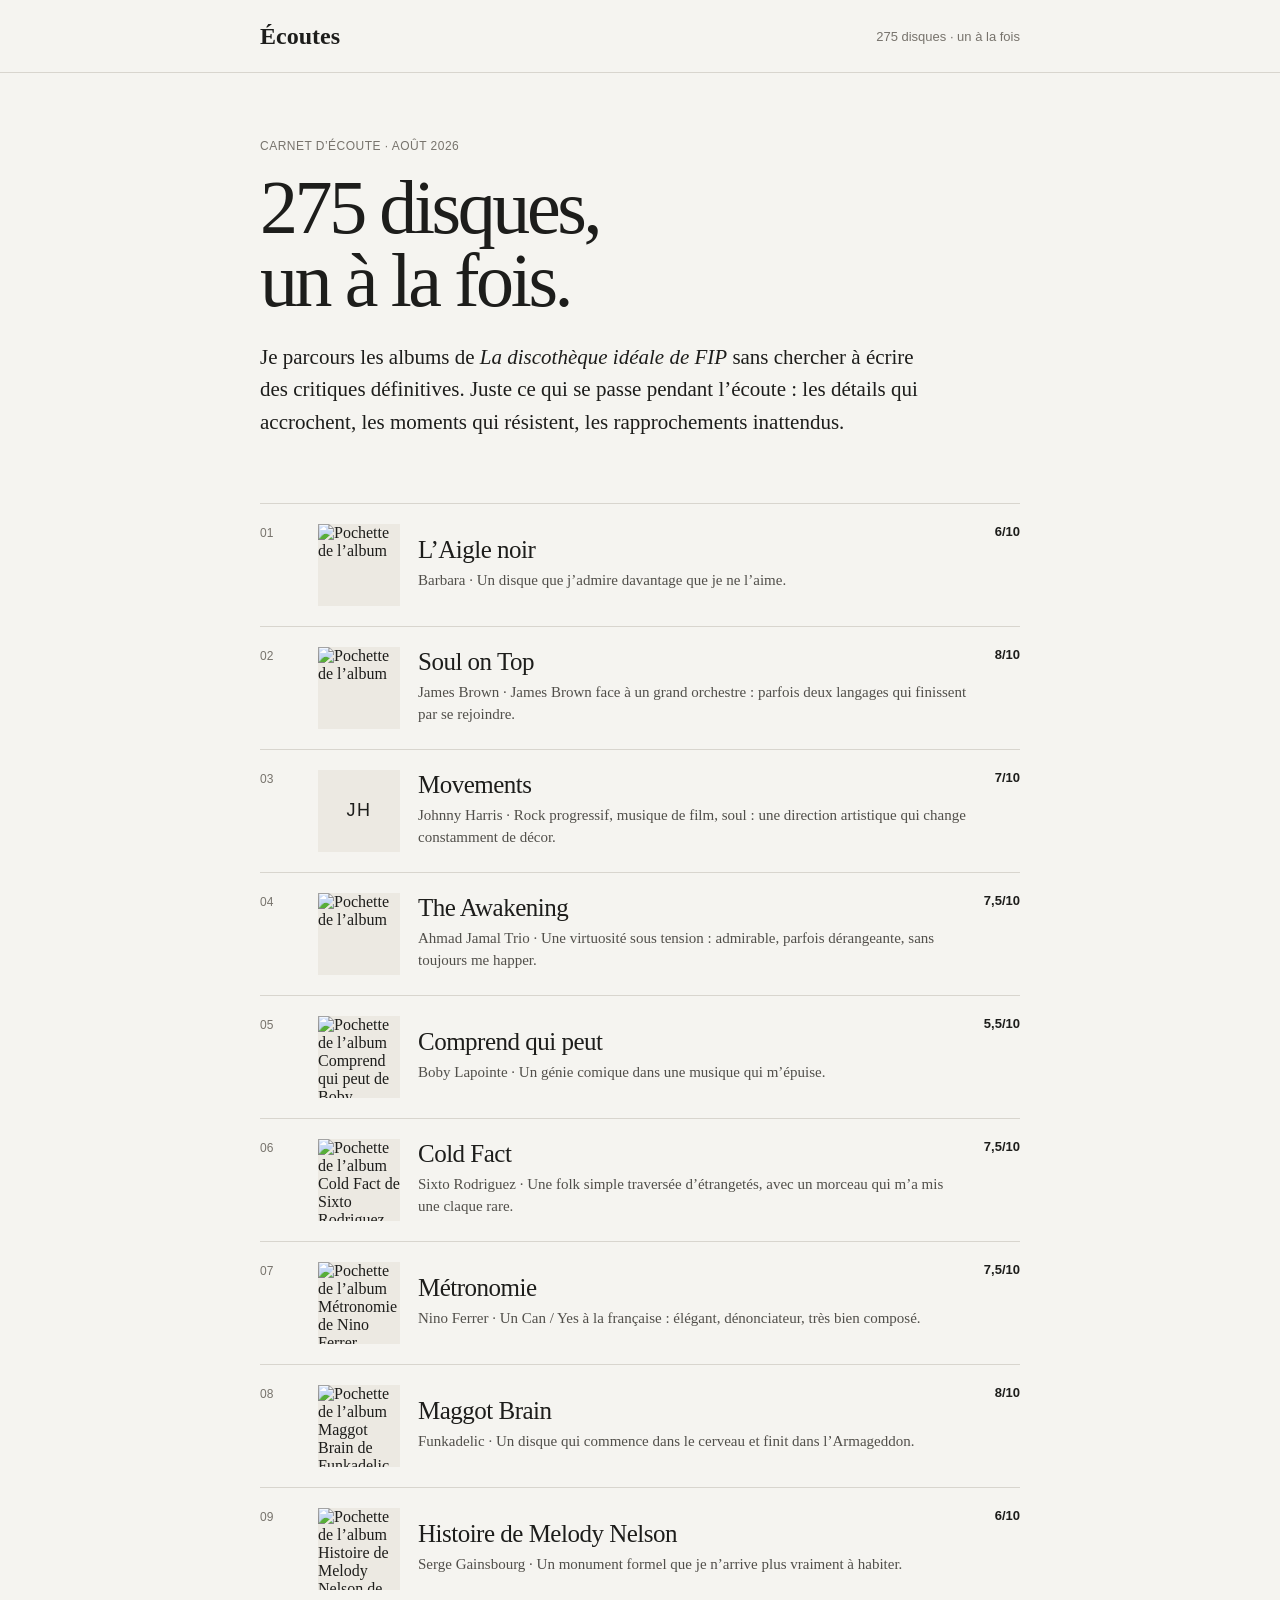
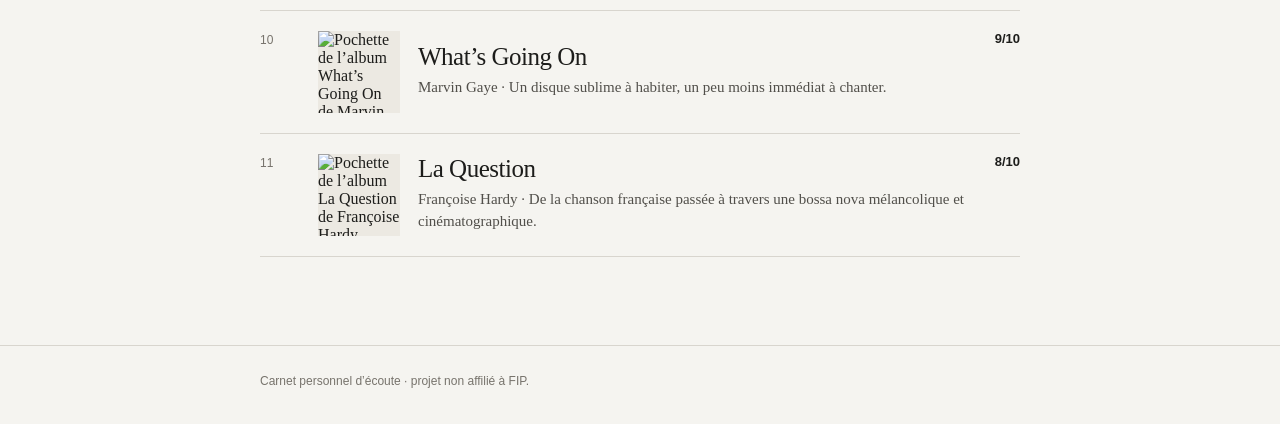
==== index.html @ a69d8e25 "Initialisation du site Ecoutes" ====
<!doctype html><html lang="fr"><head><meta charset="utf-8"><meta name="viewport" content="width=device-width, initial-scale=1"><meta name="description" content="Carnet d’écoute personnel autour de 275 albums à découvrir."><title>Écoutes — 275 disques</title><link rel="stylesheet" href="style.css"></head><body><header><div class="wrap brand"><a href="index.html">Écoutes</a><span>275 disques · un à la fois</span></div></header><main class="wrap"><div class="meta">Carnet d’écoute · août 2026</div><h1>275 disques,<br>un à la fois.</h1><p class="lede">Je parcours les albums de <em>La discothèque idéale de FIP</em> sans chercher à écrire des critiques définitives. Juste ce qui se passe pendant l’écoute : les détails qui accrochent, les moments qui résistent, les rapprochements inattendus.</p><div class="list"><div class="item"><div class="n">01</div><a class="cover-link" href="barbara-laigle-noir.html"><img class="cover" src="https://groundzero.fr/wp-content/uploads/2009/07/17040-BARBARA-LAIGLE-NOIR-LP.jpg" alt="Pochette de l’album" loading="lazy"></a><div><a href="barbara-laigle-noir.html"><h2>L’Aigle noir</h2></a><p>Barbara · Un disque que j’admire davantage que je ne l’aime.</p></div><div class="score">6/10</div></div><div class="item"><div class="n">02</div><a class="cover-link" href="james-brown-soul-on-top.html"><img class="cover" src="https://media.s-bol.com/mLwkYXPk0x9/550x536.jpg" alt="Pochette de l’album" loading="lazy"></a><div><a href="james-brown-soul-on-top.html"><h2>Soul on Top</h2></a><p>James Brown · James Brown face à un grand orchestre : parfois deux langages qui finissent par se rejoindre.</p></div><div class="score">8/10</div></div><div class="item"><div class="n">03</div><a class="cover-link" href="johnny-harris-movements.html"><div class="cover cover-fallback" aria-label="Pochette de Movements">JH</div></a><div><a href="johnny-harris-movements.html"><h2>Movements</h2></a><p>Johnny Harris · Rock progressif, musique de film, soul : une direction artistique qui change constamment de décor.</p></div><div class="score">7/10</div></div><div class="item"><div class="n">04</div><a class="cover-link" href="ahmad-jamal-the-awakening.html"><img class="cover" src="https://media1.jpc.de/image/w1155/front/0/0011105122627.jpg" alt="Pochette de l’album" loading="lazy"></a><div><a href="ahmad-jamal-the-awakening.html"><h2>The Awakening</h2></a><p>Ahmad Jamal Trio · Une virtuosité sous tension : admirable, parfois dérangeante, sans toujours me happer.</p></div><div class="score">7,5/10</div></div><div class="item"><div class="n">05</div><a class="cover-link" href="boby-lapointe-comprend-qui-peut.html"><img class="cover" src="https://img.allformusic.fr/pochette/300/51/51ffb91d-5b7a-45aa-8c7d-7c9fdd4d24cb.webp" alt="Pochette de l’album Comprend qui peut de Boby Lapointe" loading="lazy"></a><div><a href="boby-lapointe-comprend-qui-peut.html"><h2>Comprend qui peut</h2></a><p>Boby Lapointe · Un génie comique dans une musique qui m’épuise.</p></div><div class="score">5,5/10</div></div><div class="item"><div class="n">06</div><a class="cover-link" href="sixto-rodriguez-cold-fact.html"><img class="cover" src="https://www.czestochowaonline.pl/wp-content/uploads/2013/11/artfront3.jpg" alt="Pochette de l’album Cold Fact de Sixto Rodriguez" loading="lazy"></a><div><a href="sixto-rodriguez-cold-fact.html"><h2>Cold Fact</h2></a><p>Sixto Rodriguez · Une folk simple traversée d’étrangetés, avec un morceau qui m’a mis une claque rare.</p></div><div class="score">7,5/10</div></div><div class="item"><div class="n">07</div><a class="cover-link" href="nino-ferrer-metronomie.html"><img class="cover" src="https://assets.bigcartel.com/product_images/312334893/NinoFerrer_Metronomie.jpg?auto=format&fit=max&w=2000" alt="Pochette de l’album Métronomie de Nino Ferrer" loading="lazy"></a><div><a href="nino-ferrer-metronomie.html"><h2>Métronomie</h2></a><p>Nino Ferrer · Un Can / Yes à la française : élégant, dénonciateur, très bien composé.</p></div><div class="score">7,5/10</div></div><div class="item"><div class="n">08</div><a class="cover-link" href="funkadelic-maggot-brain.html"><img class="cover" src="https://happyvalleyshop.com/cdn/shop/products/funkadelic-maggot-brain-vinyl-559302_480x.jpg?v=1645472771" alt="Pochette de l’album Maggot Brain de Funkadelic" loading="lazy"></a><div><a href="funkadelic-maggot-brain.html"><h2>Maggot Brain</h2></a><p>Funkadelic · Un disque qui commence dans le cerveau et finit dans l’Armageddon.</p></div><div class="score">8/10</div></div><div class="item"><div class="n">09</div><a class="cover-link" href="serge-gainsbourg-histoire-de-melody-nelson.html"><img class="cover" src="https://makeshop-multi-images.akamaized.net/ddonline/itemimages/000000030955_nP7cvjl.jpg" alt="Pochette de l’album Histoire de Melody Nelson de Serge Gainsbourg" loading="lazy"></a><div><a href="serge-gainsbourg-histoire-de-melody-nelson.html"><h2>Histoire de Melody Nelson</h2></a><p>Serge Gainsbourg · Un monument formel que je n’arrive plus vraiment à habiter.</p></div><div class="score">6/10</div></div><div class="item"><div class="n">10</div><a class="cover-link" href="marvin-gaye-whats-going-on.html"><img class="cover" src="https://coverartarchive.org/release/ba91f9e2-2391-4bbd-9114-c9eff138fd98/front-500" alt="Pochette de l’album What’s Going On de Marvin Gaye" loading="lazy"></a><div><a href="marvin-gaye-whats-going-on.html"><h2>What’s Going On</h2></a><p>Marvin Gaye · Un disque sublime à habiter, un peu moins immédiat à chanter.</p></div><div class="score">9/10</div></div><div class="item"><div class="n">11</div><a class="cover-link" href="francoise-hardy-la-question.html"><img class="cover" src="https://cdn11.bigcommerce.com/s-crdaxs0mu4/images/stencil/1280x1280/products/6413/6362/Screen_Shot_2021-03-23_at_10.15.49_pm__88082.1616509016.png?c=1" alt="Pochette de l’album La Question de Françoise Hardy" loading="lazy"></a><div><a href="francoise-hardy-la-question.html"><h2>La Question</h2></a><p>Françoise Hardy · De la chanson française passée à travers une bossa nova mélancolique et cinématographique.</p></div><div class="score">8/10</div></div></div></main><footer><div class="wrap">Carnet personnel d’écoute · projet non affilié à FIP.</div></footer></body></html>
---- style.css ----
:root {
  --bg: #f5f4f0;
  --text: #1d1d1b;
  --muted: #77736c;
  --line: #d8d5ce;
  --soft: #ece9e2;
  --max: 760px;
}

* { box-sizing: border-box; }

html {
  background: var(--bg);
  color: var(--text);
  font-family: Georgia, "Times New Roman", serif;
  -webkit-font-smoothing: antialiased;
}

body {
  margin: 0;
  background: var(--bg);
  color: var(--text);
}

a {
  color: inherit;
  text-decoration-thickness: 1px;
  text-underline-offset: 3px;
}

img { display: block; max-width: 100%; }

.wrap {
  width: min(calc(100% - 40px), var(--max));
  margin-inline: auto;
}

header {
  border-bottom: 1px solid var(--line);
}

.brand {
  min-height: 72px;
  display: flex;
  align-items: center;
  justify-content: space-between;
  gap: 24px;
  font-family: -apple-system, BlinkMacSystemFont, "Segoe UI", sans-serif;
}

.brand a {
  font-family: Georgia, "Times New Roman", serif;
  font-size: 24px;
  font-weight: 700;
  text-decoration: none;
}

.brand span {
  color: var(--muted);
  font-size: 13px;
}

main {
  padding: 64px 0 88px;
}

.meta {
  font-family: -apple-system, BlinkMacSystemFont, "Segoe UI", sans-serif;
  color: var(--muted);
  font-size: 12px;
  line-height: 1.5;
  letter-spacing: .04em;
  text-transform: uppercase;
}

h1 {
  margin: 16px 0 24px;
  font-size: clamp(48px, 8vw, 76px);
  line-height: .96;
  letter-spacing: -.045em;
  font-weight: 500;
}

.lede {
  margin: 0 0 64px;
  max-width: 680px;
  font-size: 21px;
  line-height: 1.55;
}

.list {
  border-top: 1px solid var(--line);
}

.item {
  display: grid;
  grid-template-columns: 40px 82px 1fr auto;
  gap: 18px;
  align-items: center;
  padding: 20px 0;
  border-bottom: 1px solid var(--line);
}

.n,
.score {
  font-family: -apple-system, BlinkMacSystemFont, "Segoe UI", sans-serif;
}

.n {
  align-self: start;
  padding-top: 2px;
  color: var(--muted);
  font-size: 12px;
}

.score {
  align-self: start;
  white-space: nowrap;
  font-size: 13px;
  font-weight: 600;
}

.cover-link {
  text-decoration: none;
}

.cover {
  width: 82px;
  aspect-ratio: 1;
  object-fit: cover;
  background: var(--soft);
}

.cover-fallback {
  display: grid;
  place-items: center;
  font-family: -apple-system, BlinkMacSystemFont, "Segoe UI", sans-serif;
  font-size: 18px;
  letter-spacing: .08em;
}

.item h2 {
  margin: 0 0 7px;
  font-size: 25px;
  line-height: 1.05;
  font-weight: 500;
  letter-spacing: -.02em;
}

.item div > a {
  text-decoration: none;
}

.item p {
  margin: 0;
  color: #514f4a;
  font-size: 15px;
  line-height: 1.45;
}

article {
  max-width: 700px;
}

.article-cover {
  width: min(100%, 520px);
  aspect-ratio: 1;
  object-fit: cover;
  margin: 28px 0 42px;
}

article h1 {
  margin-bottom: 12px;
}

.authorline {
  margin: 0 0 54px;
  max-width: 620px;
  color: #514f4a;
  font-size: 21px;
  line-height: 1.45;
  font-style: italic;
}

.text {
  max-width: 660px;
}

.text p {
  margin: 0 0 24px;
  font-size: 19px;
  line-height: 1.72;
}

.text .pull {
  margin: 44px 0;
  padding: 26px 0;
  border-top: 1px solid var(--line);
  border-bottom: 1px solid var(--line);
  font-size: 27px;
  line-height: 1.35;
  letter-spacing: -.02em;
}

footer {
  border-top: 1px solid var(--line);
  color: var(--muted);
  font-family: -apple-system, BlinkMacSystemFont, "Segoe UI", sans-serif;
  font-size: 12px;
}

footer .wrap {
  padding: 28px 0 36px;
}

@media (max-width: 680px) {
  .wrap {
    width: min(calc(100% - 28px), var(--max));
  }

  .brand {
    min-height: 62px;
  }

  .brand span {
    display: none;
  }

  main {
    padding-top: 42px;
  }

  h1 {
    font-size: 48px;
  }

  .lede {
    font-size: 18px;
    margin-bottom: 46px;
  }

  .item {
    grid-template-columns: 26px 68px 1fr;
    gap: 12px;
    align-items: start;
  }

  .cover {
    width: 68px;
  }

  .score {
    grid-column: 3;
    margin-top: -8px;
    color: var(--muted);
  }

  .item h2 {
    font-size: 21px;
  }

  .item p {
    font-size: 14px;
  }

  .article-cover {
    margin-bottom: 32px;
  }

  .authorline {
    font-size: 18px;
    margin-bottom: 42px;
  }

  .text p {
    font-size: 18px;
    line-height: 1.67;
  }

  .text .pull {
    font-size: 24px;
  }
}
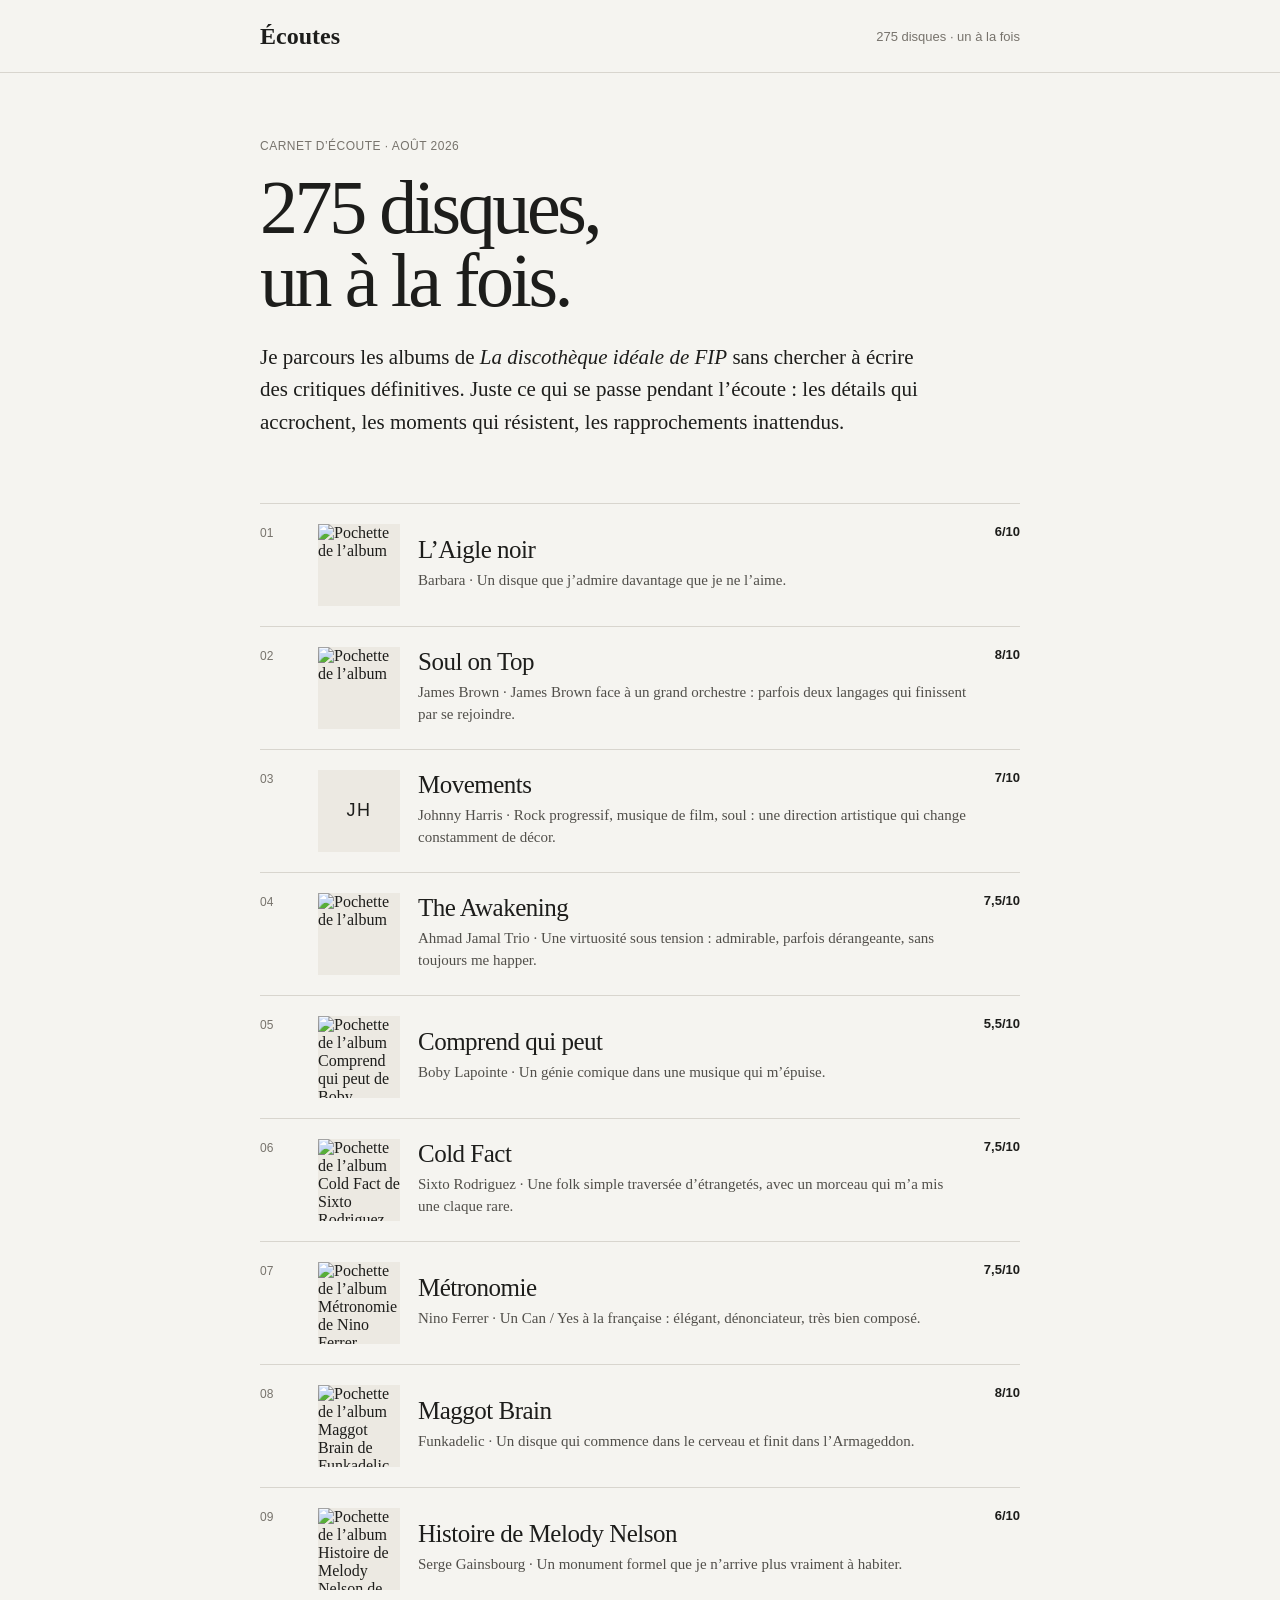
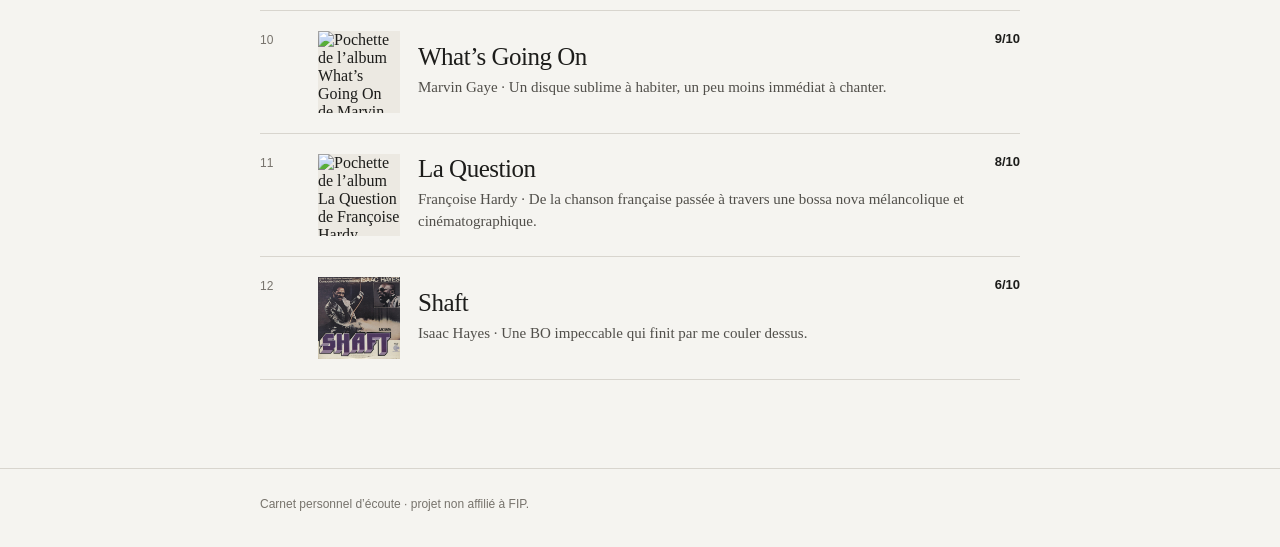
==== commit 0277253d: "Ajout de Isaac Hayes - Shaft" ====
--- a/index.html
+++ b/index.html
@@ -1 +1 @@
-<!doctype html><html lang="fr"><head><meta charset="utf-8"><meta name="viewport" content="width=device-width, initial-scale=1"><meta name="description" content="Carnet d’écoute personnel autour de 275 albums à découvrir."><title>Écoutes — 275 disques</title><link rel="stylesheet" href="style.css"></head><body><header><div class="wrap brand"><a href="index.html">Écoutes</a><span>275 disques · un à la fois</span></div></header><main class="wrap"><div class="meta">Carnet d’écoute · août 2026</div><h1>275 disques,<br>un à la fois.</h1><p class="lede">Je parcours les albums de <em>La discothèque idéale de FIP</em> sans chercher à écrire des critiques définitives. Juste ce qui se passe pendant l’écoute : les détails qui accrochent, les moments qui résistent, les rapprochements inattendus.</p><div class="list"><div class="item"><div class="n">01</div><a class="cover-link" href="barbara-laigle-noir.html"><img class="cover" src="https://groundzero.fr/wp-content/uploads/2009/07/17040-BARBARA-LAIGLE-NOIR-LP.jpg" alt="Pochette de l’album" loading="lazy"></a><div><a href="barbara-laigle-noir.html"><h2>L’Aigle noir</h2></a><p>Barbara · Un disque que j’admire davantage que je ne l’aime.</p></div><div class="score">6/10</div></div><div class="item"><div class="n">02</div><a class="cover-link" href="james-brown-soul-on-top.html"><img class="cover" src="https://media.s-bol.com/mLwkYXPk0x9/550x536.jpg" alt="Pochette de l’album" loading="lazy"></a><div><a href="james-brown-soul-on-top.html"><h2>Soul on Top</h2></a><p>James Brown · James Brown face à un grand orchestre : parfois deux langages qui finissent par se rejoindre.</p></div><div class="score">8/10</div></div><div class="item"><div class="n">03</div><a class="cover-link" href="johnny-harris-movements.html"><div class="cover cover-fallback" aria-label="Pochette de Movements">JH</div></a><div><a href="johnny-harris-movements.html"><h2>Movements</h2></a><p>Johnny Harris · Rock progressif, musique de film, soul : une direction artistique qui change constamment de décor.</p></div><div class="score">7/10</div></div><div class="item"><div class="n">04</div><a class="cover-link" href="ahmad-jamal-the-awakening.html"><img class="cover" src="https://media1.jpc.de/image/w1155/front/0/0011105122627.jpg" alt="Pochette de l’album" loading="lazy"></a><div><a href="ahmad-jamal-the-awakening.html"><h2>The Awakening</h2></a><p>Ahmad Jamal Trio · Une virtuosité sous tension : admirable, parfois dérangeante, sans toujours me happer.</p></div><div class="score">7,5/10</div></div><div class="item"><div class="n">05</div><a class="cover-link" href="boby-lapointe-comprend-qui-peut.html"><img class="cover" src="https://img.allformusic.fr/pochette/300/51/51ffb91d-5b7a-45aa-8c7d-7c9fdd4d24cb.webp" alt="Pochette de l’album Comprend qui peut de Boby Lapointe" loading="lazy"></a><div><a href="boby-lapointe-comprend-qui-peut.html"><h2>Comprend qui peut</h2></a><p>Boby Lapointe · Un génie comique dans une musique qui m’épuise.</p></div><div class="score">5,5/10</div></div><div class="item"><div class="n">06</div><a class="cover-link" href="sixto-rodriguez-cold-fact.html"><img class="cover" src="https://www.czestochowaonline.pl/wp-content/uploads/2013/11/artfront3.jpg" alt="Pochette de l’album Cold Fact de Sixto Rodriguez" loading="lazy"></a><div><a href="sixto-rodriguez-cold-fact.html"><h2>Cold Fact</h2></a><p>Sixto Rodriguez · Une folk simple traversée d’étrangetés, avec un morceau qui m’a mis une claque rare.</p></div><div class="score">7,5/10</div></div><div class="item"><div class="n">07</div><a class="cover-link" href="nino-ferrer-metronomie.html"><img class="cover" src="https://assets.bigcartel.com/product_images/312334893/NinoFerrer_Metronomie.jpg?auto=format&fit=max&w=2000" alt="Pochette de l’album Métronomie de Nino Ferrer" loading="lazy"></a><div><a href="nino-ferrer-metronomie.html"><h2>Métronomie</h2></a><p>Nino Ferrer · Un Can / Yes à la française : élégant, dénonciateur, très bien composé.</p></div><div class="score">7,5/10</div></div><div class="item"><div class="n">08</div><a class="cover-link" href="funkadelic-maggot-brain.html"><img class="cover" src="https://happyvalleyshop.com/cdn/shop/products/funkadelic-maggot-brain-vinyl-559302_480x.jpg?v=1645472771" alt="Pochette de l’album Maggot Brain de Funkadelic" loading="lazy"></a><div><a href="funkadelic-maggot-brain.html"><h2>Maggot Brain</h2></a><p>Funkadelic · Un disque qui commence dans le cerveau et finit dans l’Armageddon.</p></div><div class="score">8/10</div></div><div class="item"><div class="n">09</div><a class="cover-link" href="serge-gainsbourg-histoire-de-melody-nelson.html"><img class="cover" src="https://makeshop-multi-images.akamaized.net/ddonline/itemimages/000000030955_nP7cvjl.jpg" alt="Pochette de l’album Histoire de Melody Nelson de Serge Gainsbourg" loading="lazy"></a><div><a href="serge-gainsbourg-histoire-de-melody-nelson.html"><h2>Histoire de Melody Nelson</h2></a><p>Serge Gainsbourg · Un monument formel que je n’arrive plus vraiment à habiter.</p></div><div class="score">6/10</div></div><div class="item"><div class="n">10</div><a class="cover-link" href="marvin-gaye-whats-going-on.html"><img class="cover" src="https://coverartarchive.org/release/ba91f9e2-2391-4bbd-9114-c9eff138fd98/front-500" alt="Pochette de l’album What’s Going On de Marvin Gaye" loading="lazy"></a><div><a href="marvin-gaye-whats-going-on.html"><h2>What’s Going On</h2></a><p>Marvin Gaye · Un disque sublime à habiter, un peu moins immédiat à chanter.</p></div><div class="score">9/10</div></div><div class="item"><div class="n">11</div><a class="cover-link" href="francoise-hardy-la-question.html"><img class="cover" src="https://cdn11.bigcommerce.com/s-crdaxs0mu4/images/stencil/1280x1280/products/6413/6362/Screen_Shot_2021-03-23_at_10.15.49_pm__88082.1616509016.png?c=1" alt="Pochette de l’album La Question de Françoise Hardy" loading="lazy"></a><div><a href="francoise-hardy-la-question.html"><h2>La Question</h2></a><p>Françoise Hardy · De la chanson française passée à travers une bossa nova mélancolique et cinématographique.</p></div><div class="score">8/10</div></div></div></main><footer><div class="wrap">Carnet personnel d’écoute · projet non affilié à FIP.</div></footer></body></html>+<!doctype html><html lang="fr"><head><meta charset="utf-8"><meta name="viewport" content="width=device-width, initial-scale=1"><meta name="description" content="Carnet d’écoute personnel autour de 275 albums à découvrir."><title>Écoutes — 275 disques</title><link rel="stylesheet" href="style.css"></head><body><header><div class="wrap brand"><a href="index.html">Écoutes</a><span>275 disques · un à la fois</span></div></header><main class="wrap"><div class="meta">Carnet d’écoute · août 2026</div><h1>275 disques,<br>un à la fois.</h1><p class="lede">Je parcours les albums de <em>La discothèque idéale de FIP</em> sans chercher à écrire des critiques définitives. Juste ce qui se passe pendant l’écoute : les détails qui accrochent, les moments qui résistent, les rapprochements inattendus.</p><div class="list"><div class="item"><div class="n">01</div><a class="cover-link" href="barbara-laigle-noir.html"><img class="cover" src="https://groundzero.fr/wp-content/uploads/2009/07/17040-BARBARA-LAIGLE-NOIR-LP.jpg" alt="Pochette de l’album" loading="lazy"></a><div><a href="barbara-laigle-noir.html"><h2>L’Aigle noir</h2></a><p>Barbara · Un disque que j’admire davantage que je ne l’aime.</p></div><div class="score">6/10</div></div><div class="item"><div class="n">02</div><a class="cover-link" href="james-brown-soul-on-top.html"><img class="cover" src="https://media.s-bol.com/mLwkYXPk0x9/550x536.jpg" alt="Pochette de l’album" loading="lazy"></a><div><a href="james-brown-soul-on-top.html"><h2>Soul on Top</h2></a><p>James Brown · James Brown face à un grand orchestre : parfois deux langages qui finissent par se rejoindre.</p></div><div class="score">8/10</div></div><div class="item"><div class="n">03</div><a class="cover-link" href="johnny-harris-movements.html"><div class="cover cover-fallback" aria-label="Pochette de Movements">JH</div></a><div><a href="johnny-harris-movements.html"><h2>Movements</h2></a><p>Johnny Harris · Rock progressif, musique de film, soul : une direction artistique qui change constamment de décor.</p></div><div class="score">7/10</div></div><div class="item"><div class="n">04</div><a class="cover-link" href="ahmad-jamal-the-awakening.html"><img class="cover" src="https://media1.jpc.de/image/w1155/front/0/0011105122627.jpg" alt="Pochette de l’album" loading="lazy"></a><div><a href="ahmad-jamal-the-awakening.html"><h2>The Awakening</h2></a><p>Ahmad Jamal Trio · Une virtuosité sous tension : admirable, parfois dérangeante, sans toujours me happer.</p></div><div class="score">7,5/10</div></div><div class="item"><div class="n">05</div><a class="cover-link" href="boby-lapointe-comprend-qui-peut.html"><img class="cover" src="https://img.allformusic.fr/pochette/300/51/51ffb91d-5b7a-45aa-8c7d-7c9fdd4d24cb.webp" alt="Pochette de l’album Comprend qui peut de Boby Lapointe" loading="lazy"></a><div><a href="boby-lapointe-comprend-qui-peut.html"><h2>Comprend qui peut</h2></a><p>Boby Lapointe · Un génie comique dans une musique qui m’épuise.</p></div><div class="score">5,5/10</div></div><div class="item"><div class="n">06</div><a class="cover-link" href="sixto-rodriguez-cold-fact.html"><img class="cover" src="https://www.czestochowaonline.pl/wp-content/uploads/2013/11/artfront3.jpg" alt="Pochette de l’album Cold Fact de Sixto Rodriguez" loading="lazy"></a><div><a href="sixto-rodriguez-cold-fact.html"><h2>Cold Fact</h2></a><p>Sixto Rodriguez · Une folk simple traversée d’étrangetés, avec un morceau qui m’a mis une claque rare.</p></div><div class="score">7,5/10</div></div><div class="item"><div class="n">07</div><a class="cover-link" href="nino-ferrer-metronomie.html"><img class="cover" src="https://assets.bigcartel.com/product_images/312334893/NinoFerrer_Metronomie.jpg?auto=format&fit=max&w=2000" alt="Pochette de l’album Métronomie de Nino Ferrer" loading="lazy"></a><div><a href="nino-ferrer-metronomie.html"><h2>Métronomie</h2></a><p>Nino Ferrer · Un Can / Yes à la française : élégant, dénonciateur, très bien composé.</p></div><div class="score">7,5/10</div></div><div class="item"><div class="n">08</div><a class="cover-link" href="funkadelic-maggot-brain.html"><img class="cover" src="https://happyvalleyshop.com/cdn/shop/products/funkadelic-maggot-brain-vinyl-559302_480x.jpg?v=1645472771" alt="Pochette de l’album Maggot Brain de Funkadelic" loading="lazy"></a><div><a href="funkadelic-maggot-brain.html"><h2>Maggot Brain</h2></a><p>Funkadelic · Un disque qui commence dans le cerveau et finit dans l’Armageddon.</p></div><div class="score">8/10</div></div><div class="item"><div class="n">09</div><a class="cover-link" href="serge-gainsbourg-histoire-de-melody-nelson.html"><img class="cover" src="https://makeshop-multi-images.akamaized.net/ddonline/itemimages/000000030955_nP7cvjl.jpg" alt="Pochette de l’album Histoire de Melody Nelson de Serge Gainsbourg" loading="lazy"></a><div><a href="serge-gainsbourg-histoire-de-melody-nelson.html"><h2>Histoire de Melody Nelson</h2></a><p>Serge Gainsbourg · Un monument formel que je n’arrive plus vraiment à habiter.</p></div><div class="score">6/10</div></div><div class="item"><div class="n">10</div><a class="cover-link" href="marvin-gaye-whats-going-on.html"><img class="cover" src="https://coverartarchive.org/release/ba91f9e2-2391-4bbd-9114-c9eff138fd98/front-500" alt="Pochette de l’album What’s Going On de Marvin Gaye" loading="lazy"></a><div><a href="marvin-gaye-whats-going-on.html"><h2>What’s Going On</h2></a><p>Marvin Gaye · Un disque sublime à habiter, un peu moins immédiat à chanter.</p></div><div class="score">9/10</div></div><div class="item"><div class="n">11</div><a class="cover-link" href="francoise-hardy-la-question.html"><img class="cover" src="https://cdn11.bigcommerce.com/s-crdaxs0mu4/images/stencil/1280x1280/products/6413/6362/Screen_Shot_2021-03-23_at_10.15.49_pm__88082.1616509016.png?c=1" alt="Pochette de l’album La Question de Françoise Hardy" loading="lazy"></a><div><a href="francoise-hardy-la-question.html"><h2>La Question</h2></a><p>Françoise Hardy · De la chanson française passée à travers une bossa nova mélancolique et cinématographique.</p></div><div class="score">8/10</div></div><div class="item"><div class="n">12</div><a class="cover-link" href="isaac-hayes-shaft.html"><img class="cover" src="covers/isaac-hayes-shaft.jpg" alt="Pochette de l’album Shaft d’Isaac Hayes" loading="lazy"></a><div><a href="isaac-hayes-shaft.html"><h2>Shaft</h2></a><p>Isaac Hayes · Une BO impeccable qui finit par me couler dessus.</p></div><div class="score">6/10</div></div></div></main><footer><div class="wrap">Carnet personnel d’écoute · projet non affilié à FIP.</div></footer></body></html>
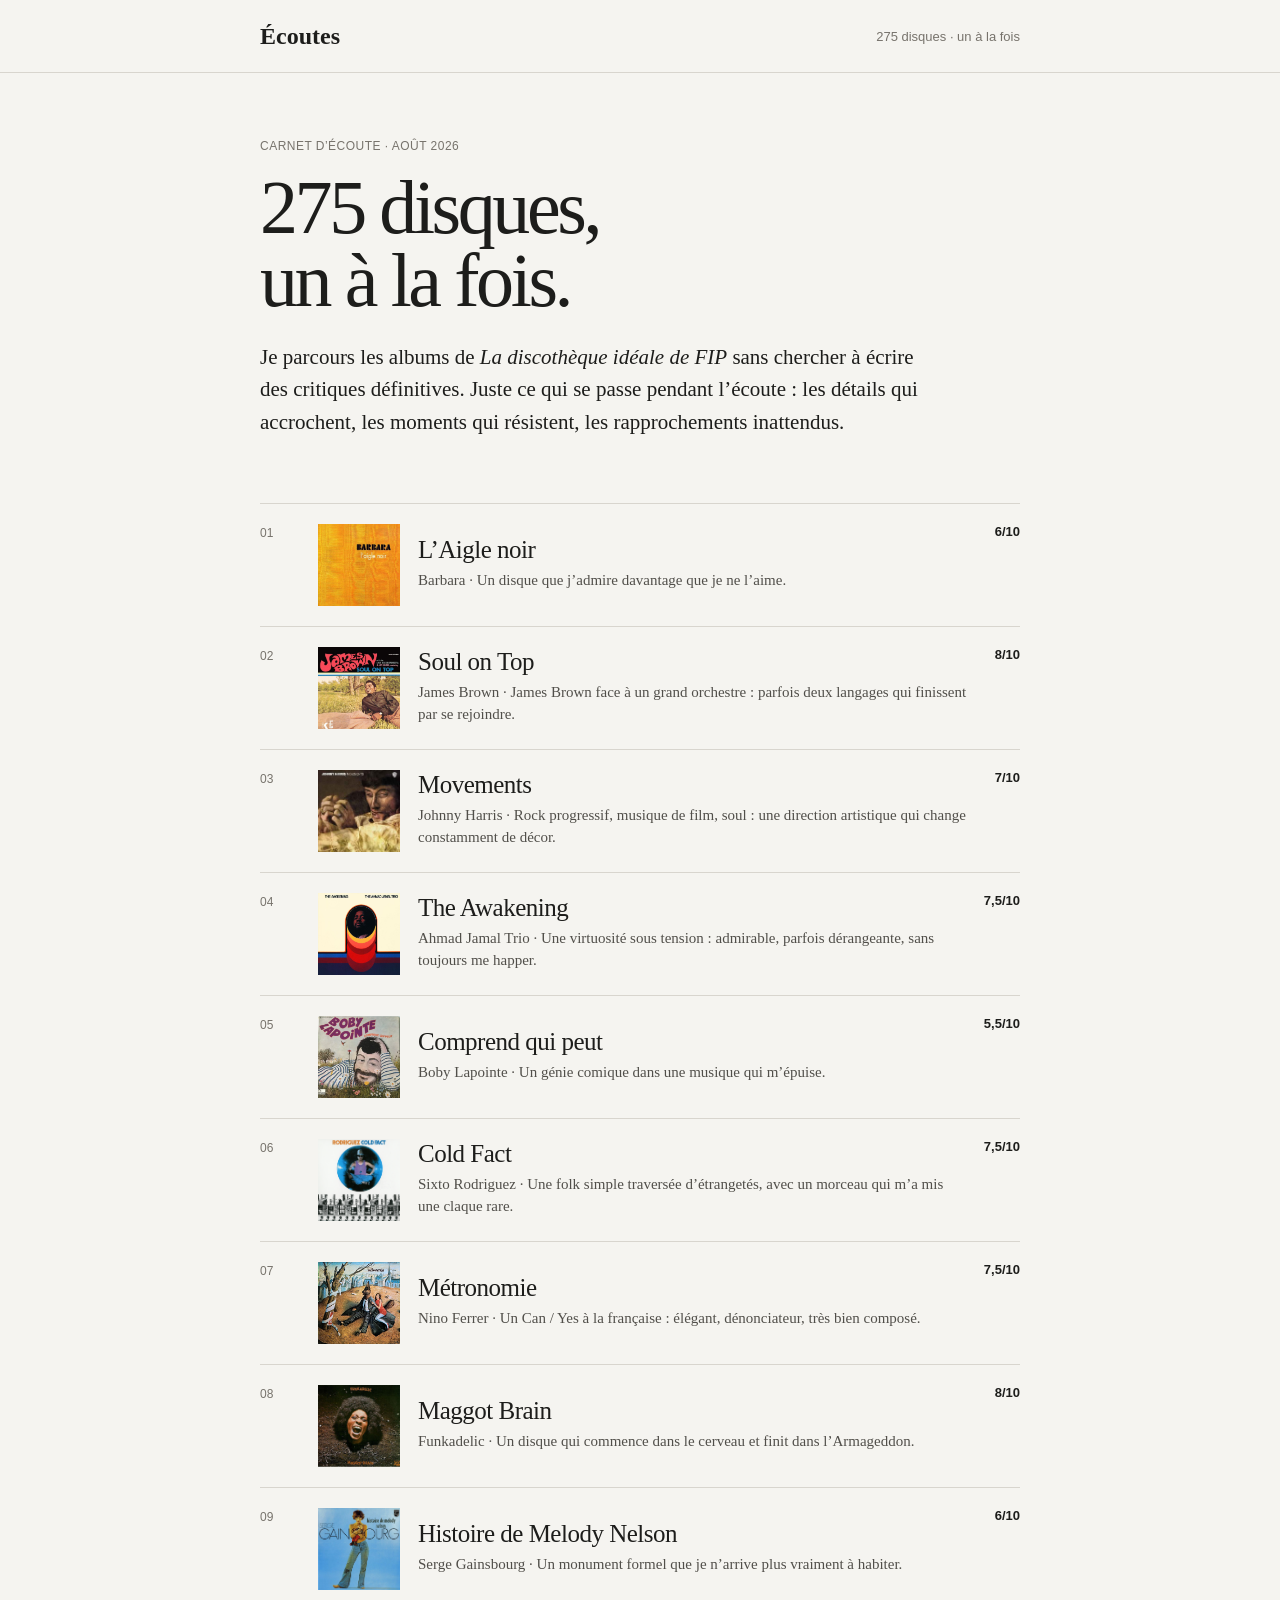
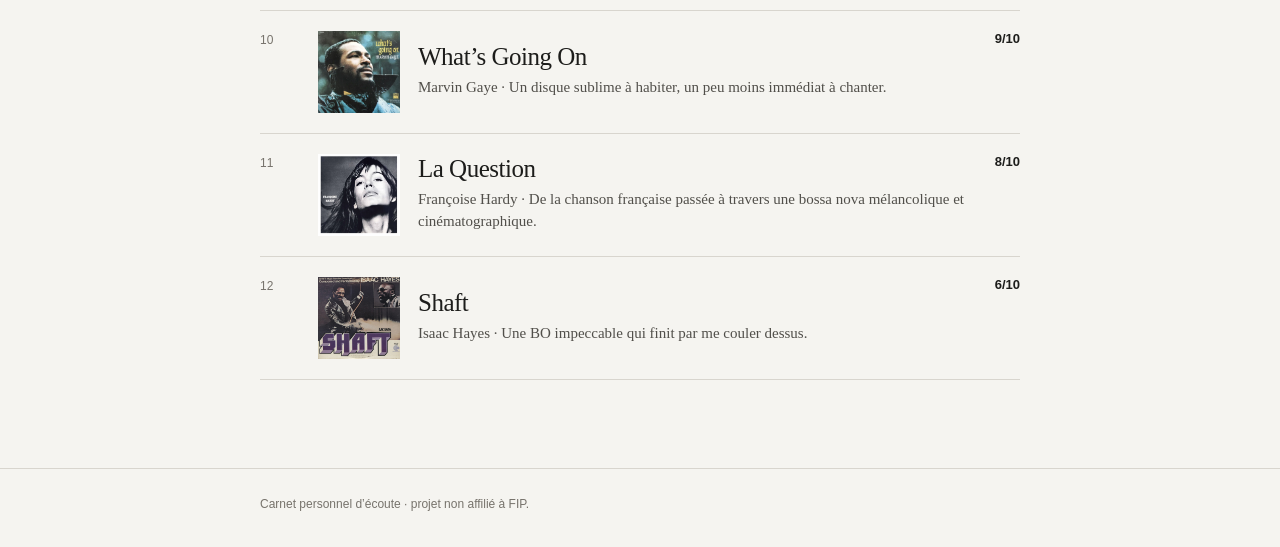
==== commit 152c79b1: "Localise les pochettes des albums" ====
--- a/index.html
+++ b/index.html
@@ -1 +1 @@
-<!doctype html><html lang="fr"><head><meta charset="utf-8"><meta name="viewport" content="width=device-width, initial-scale=1"><meta name="description" content="Carnet d’écoute personnel autour de 275 albums à découvrir."><title>Écoutes — 275 disques</title><link rel="stylesheet" href="style.css"></head><body><header><div class="wrap brand"><a href="index.html">Écoutes</a><span>275 disques · un à la fois</span></div></header><main class="wrap"><div class="meta">Carnet d’écoute · août 2026</div><h1>275 disques,<br>un à la fois.</h1><p class="lede">Je parcours les albums de <em>La discothèque idéale de FIP</em> sans chercher à écrire des critiques définitives. Juste ce qui se passe pendant l’écoute : les détails qui accrochent, les moments qui résistent, les rapprochements inattendus.</p><div class="list"><div class="item"><div class="n">01</div><a class="cover-link" href="barbara-laigle-noir.html"><img class="cover" src="https://groundzero.fr/wp-content/uploads/2009/07/17040-BARBARA-LAIGLE-NOIR-LP.jpg" alt="Pochette de l’album" loading="lazy"></a><div><a href="barbara-laigle-noir.html"><h2>L’Aigle noir</h2></a><p>Barbara · Un disque que j’admire davantage que je ne l’aime.</p></div><div class="score">6/10</div></div><div class="item"><div class="n">02</div><a class="cover-link" href="james-brown-soul-on-top.html"><img class="cover" src="https://media.s-bol.com/mLwkYXPk0x9/550x536.jpg" alt="Pochette de l’album" loading="lazy"></a><div><a href="james-brown-soul-on-top.html"><h2>Soul on Top</h2></a><p>James Brown · James Brown face à un grand orchestre : parfois deux langages qui finissent par se rejoindre.</p></div><div class="score">8/10</div></div><div class="item"><div class="n">03</div><a class="cover-link" href="johnny-harris-movements.html"><div class="cover cover-fallback" aria-label="Pochette de Movements">JH</div></a><div><a href="johnny-harris-movements.html"><h2>Movements</h2></a><p>Johnny Harris · Rock progressif, musique de film, soul : une direction artistique qui change constamment de décor.</p></div><div class="score">7/10</div></div><div class="item"><div class="n">04</div><a class="cover-link" href="ahmad-jamal-the-awakening.html"><img class="cover" src="https://media1.jpc.de/image/w1155/front/0/0011105122627.jpg" alt="Pochette de l’album" loading="lazy"></a><div><a href="ahmad-jamal-the-awakening.html"><h2>The Awakening</h2></a><p>Ahmad Jamal Trio · Une virtuosité sous tension : admirable, parfois dérangeante, sans toujours me happer.</p></div><div class="score">7,5/10</div></div><div class="item"><div class="n">05</div><a class="cover-link" href="boby-lapointe-comprend-qui-peut.html"><img class="cover" src="https://img.allformusic.fr/pochette/300/51/51ffb91d-5b7a-45aa-8c7d-7c9fdd4d24cb.webp" alt="Pochette de l’album Comprend qui peut de Boby Lapointe" loading="lazy"></a><div><a href="boby-lapointe-comprend-qui-peut.html"><h2>Comprend qui peut</h2></a><p>Boby Lapointe · Un génie comique dans une musique qui m’épuise.</p></div><div class="score">5,5/10</div></div><div class="item"><div class="n">06</div><a class="cover-link" href="sixto-rodriguez-cold-fact.html"><img class="cover" src="https://www.czestochowaonline.pl/wp-content/uploads/2013/11/artfront3.jpg" alt="Pochette de l’album Cold Fact de Sixto Rodriguez" loading="lazy"></a><div><a href="sixto-rodriguez-cold-fact.html"><h2>Cold Fact</h2></a><p>Sixto Rodriguez · Une folk simple traversée d’étrangetés, avec un morceau qui m’a mis une claque rare.</p></div><div class="score">7,5/10</div></div><div class="item"><div class="n">07</div><a class="cover-link" href="nino-ferrer-metronomie.html"><img class="cover" src="https://assets.bigcartel.com/product_images/312334893/NinoFerrer_Metronomie.jpg?auto=format&fit=max&w=2000" alt="Pochette de l’album Métronomie de Nino Ferrer" loading="lazy"></a><div><a href="nino-ferrer-metronomie.html"><h2>Métronomie</h2></a><p>Nino Ferrer · Un Can / Yes à la française : élégant, dénonciateur, très bien composé.</p></div><div class="score">7,5/10</div></div><div class="item"><div class="n">08</div><a class="cover-link" href="funkadelic-maggot-brain.html"><img class="cover" src="https://happyvalleyshop.com/cdn/shop/products/funkadelic-maggot-brain-vinyl-559302_480x.jpg?v=1645472771" alt="Pochette de l’album Maggot Brain de Funkadelic" loading="lazy"></a><div><a href="funkadelic-maggot-brain.html"><h2>Maggot Brain</h2></a><p>Funkadelic · Un disque qui commence dans le cerveau et finit dans l’Armageddon.</p></div><div class="score">8/10</div></div><div class="item"><div class="n">09</div><a class="cover-link" href="serge-gainsbourg-histoire-de-melody-nelson.html"><img class="cover" src="https://makeshop-multi-images.akamaized.net/ddonline/itemimages/000000030955_nP7cvjl.jpg" alt="Pochette de l’album Histoire de Melody Nelson de Serge Gainsbourg" loading="lazy"></a><div><a href="serge-gainsbourg-histoire-de-melody-nelson.html"><h2>Histoire de Melody Nelson</h2></a><p>Serge Gainsbourg · Un monument formel que je n’arrive plus vraiment à habiter.</p></div><div class="score">6/10</div></div><div class="item"><div class="n">10</div><a class="cover-link" href="marvin-gaye-whats-going-on.html"><img class="cover" src="https://coverartarchive.org/release/ba91f9e2-2391-4bbd-9114-c9eff138fd98/front-500" alt="Pochette de l’album What’s Going On de Marvin Gaye" loading="lazy"></a><div><a href="marvin-gaye-whats-going-on.html"><h2>What’s Going On</h2></a><p>Marvin Gaye · Un disque sublime à habiter, un peu moins immédiat à chanter.</p></div><div class="score">9/10</div></div><div class="item"><div class="n">11</div><a class="cover-link" href="francoise-hardy-la-question.html"><img class="cover" src="https://cdn11.bigcommerce.com/s-crdaxs0mu4/images/stencil/1280x1280/products/6413/6362/Screen_Shot_2021-03-23_at_10.15.49_pm__88082.1616509016.png?c=1" alt="Pochette de l’album La Question de Françoise Hardy" loading="lazy"></a><div><a href="francoise-hardy-la-question.html"><h2>La Question</h2></a><p>Françoise Hardy · De la chanson française passée à travers une bossa nova mélancolique et cinématographique.</p></div><div class="score">8/10</div></div><div class="item"><div class="n">12</div><a class="cover-link" href="isaac-hayes-shaft.html"><img class="cover" src="covers/isaac-hayes-shaft.jpg" alt="Pochette de l’album Shaft d’Isaac Hayes" loading="lazy"></a><div><a href="isaac-hayes-shaft.html"><h2>Shaft</h2></a><p>Isaac Hayes · Une BO impeccable qui finit par me couler dessus.</p></div><div class="score">6/10</div></div></div></main><footer><div class="wrap">Carnet personnel d’écoute · projet non affilié à FIP.</div></footer></body></html>
+<!doctype html><html lang="fr"><head><meta charset="utf-8"><meta name="viewport" content="width=device-width, initial-scale=1"><meta name="description" content="Carnet d’écoute personnel autour de 275 albums à découvrir."><title>Écoutes — 275 disques</title><link rel="stylesheet" href="style.css"></head><body><header><div class="wrap brand"><a href="index.html">Écoutes</a><span>275 disques · un à la fois</span></div></header><main class="wrap"><div class="meta">Carnet d’écoute · août 2026</div><h1>275 disques,<br>un à la fois.</h1><p class="lede">Je parcours les albums de <em>La discothèque idéale de FIP</em> sans chercher à écrire des critiques définitives. Juste ce qui se passe pendant l’écoute : les détails qui accrochent, les moments qui résistent, les rapprochements inattendus.</p><div class="list"><div class="item"><div class="n">01</div><a class="cover-link" href="barbara-laigle-noir.html"><img class="cover" src="covers/barbara-laigle-noir.jpg" alt="Pochette de l’album" loading="lazy"></a><div><a href="barbara-laigle-noir.html"><h2>L’Aigle noir</h2></a><p>Barbara · Un disque que j’admire davantage que je ne l’aime.</p></div><div class="score">6/10</div></div><div class="item"><div class="n">02</div><a class="cover-link" href="james-brown-soul-on-top.html"><img class="cover" src="covers/james-brown-soul-on-top.jpg" alt="Pochette de l’album" loading="lazy"></a><div><a href="james-brown-soul-on-top.html"><h2>Soul on Top</h2></a><p>James Brown · James Brown face à un grand orchestre : parfois deux langages qui finissent par se rejoindre.</p></div><div class="score">8/10</div></div><div class="item"><div class="n">03</div><a class="cover-link" href="johnny-harris-movements.html"><img class="cover" src="covers/johnny-harris-movements.png" alt="Pochette de l’album Movements de Johnny Harris" loading="lazy"></a><div><a href="johnny-harris-movements.html"><h2>Movements</h2></a><p>Johnny Harris · Rock progressif, musique de film, soul : une direction artistique qui change constamment de décor.</p></div><div class="score">7/10</div></div><div class="item"><div class="n">04</div><a class="cover-link" href="ahmad-jamal-the-awakening.html"><img class="cover" src="covers/ahmad-jamal-the-awakening.jpg" alt="Pochette de l’album" loading="lazy"></a><div><a href="ahmad-jamal-the-awakening.html"><h2>The Awakening</h2></a><p>Ahmad Jamal Trio · Une virtuosité sous tension : admirable, parfois dérangeante, sans toujours me happer.</p></div><div class="score">7,5/10</div></div><div class="item"><div class="n">05</div><a class="cover-link" href="boby-lapointe-comprend-qui-peut.html"><img class="cover" src="covers/boby-lapointe-comprend-qui-peut.webp" alt="Pochette de l’album Comprend qui peut de Boby Lapointe" loading="lazy"></a><div><a href="boby-lapointe-comprend-qui-peut.html"><h2>Comprend qui peut</h2></a><p>Boby Lapointe · Un génie comique dans une musique qui m’épuise.</p></div><div class="score">5,5/10</div></div><div class="item"><div class="n">06</div><a class="cover-link" href="sixto-rodriguez-cold-fact.html"><img class="cover" src="covers/sixto-rodriguez-cold-fact.jpg" alt="Pochette de l’album Cold Fact de Sixto Rodriguez" loading="lazy"></a><div><a href="sixto-rodriguez-cold-fact.html"><h2>Cold Fact</h2></a><p>Sixto Rodriguez · Une folk simple traversée d’étrangetés, avec un morceau qui m’a mis une claque rare.</p></div><div class="score">7,5/10</div></div><div class="item"><div class="n">07</div><a class="cover-link" href="nino-ferrer-metronomie.html"><img class="cover" src="covers/nino-ferrer-metronomie.jpg" alt="Pochette de l’album Métronomie de Nino Ferrer" loading="lazy"></a><div><a href="nino-ferrer-metronomie.html"><h2>Métronomie</h2></a><p>Nino Ferrer · Un Can / Yes à la française : élégant, dénonciateur, très bien composé.</p></div><div class="score">7,5/10</div></div><div class="item"><div class="n">08</div><a class="cover-link" href="funkadelic-maggot-brain.html"><img class="cover" src="covers/funkadelic-maggot-brain.jpg" alt="Pochette de l’album Maggot Brain de Funkadelic" loading="lazy"></a><div><a href="funkadelic-maggot-brain.html"><h2>Maggot Brain</h2></a><p>Funkadelic · Un disque qui commence dans le cerveau et finit dans l’Armageddon.</p></div><div class="score">8/10</div></div><div class="item"><div class="n">09</div><a class="cover-link" href="serge-gainsbourg-histoire-de-melody-nelson.html"><img class="cover" src="covers/serge-gainsbourg-histoire-de-melody-nelson.jpg" alt="Pochette de l’album Histoire de Melody Nelson de Serge Gainsbourg" loading="lazy"></a><div><a href="serge-gainsbourg-histoire-de-melody-nelson.html"><h2>Histoire de Melody Nelson</h2></a><p>Serge Gainsbourg · Un monument formel que je n’arrive plus vraiment à habiter.</p></div><div class="score">6/10</div></div><div class="item"><div class="n">10</div><a class="cover-link" href="marvin-gaye-whats-going-on.html"><img class="cover" src="covers/marvin-gaye-whats-going-on.jpg" alt="Pochette de l’album What’s Going On de Marvin Gaye" loading="lazy"></a><div><a href="marvin-gaye-whats-going-on.html"><h2>What’s Going On</h2></a><p>Marvin Gaye · Un disque sublime à habiter, un peu moins immédiat à chanter.</p></div><div class="score">9/10</div></div><div class="item"><div class="n">11</div><a class="cover-link" href="francoise-hardy-la-question.html"><img class="cover" src="covers/francoise-hardy-la-question.webp" alt="Pochette de l’album La Question de Françoise Hardy" loading="lazy"></a><div><a href="francoise-hardy-la-question.html"><h2>La Question</h2></a><p>Françoise Hardy · De la chanson française passée à travers une bossa nova mélancolique et cinématographique.</p></div><div class="score">8/10</div></div><div class="item"><div class="n">12</div><a class="cover-link" href="isaac-hayes-shaft.html"><img class="cover" src="covers/isaac-hayes-shaft.jpg" alt="Pochette de l’album Shaft d’Isaac Hayes" loading="lazy"></a><div><a href="isaac-hayes-shaft.html"><h2>Shaft</h2></a><p>Isaac Hayes · Une BO impeccable qui finit par me couler dessus.</p></div><div class="score">6/10</div></div></div></main><footer><div class="wrap">Carnet personnel d’écoute · projet non affilié à FIP.</div></footer></body></html>
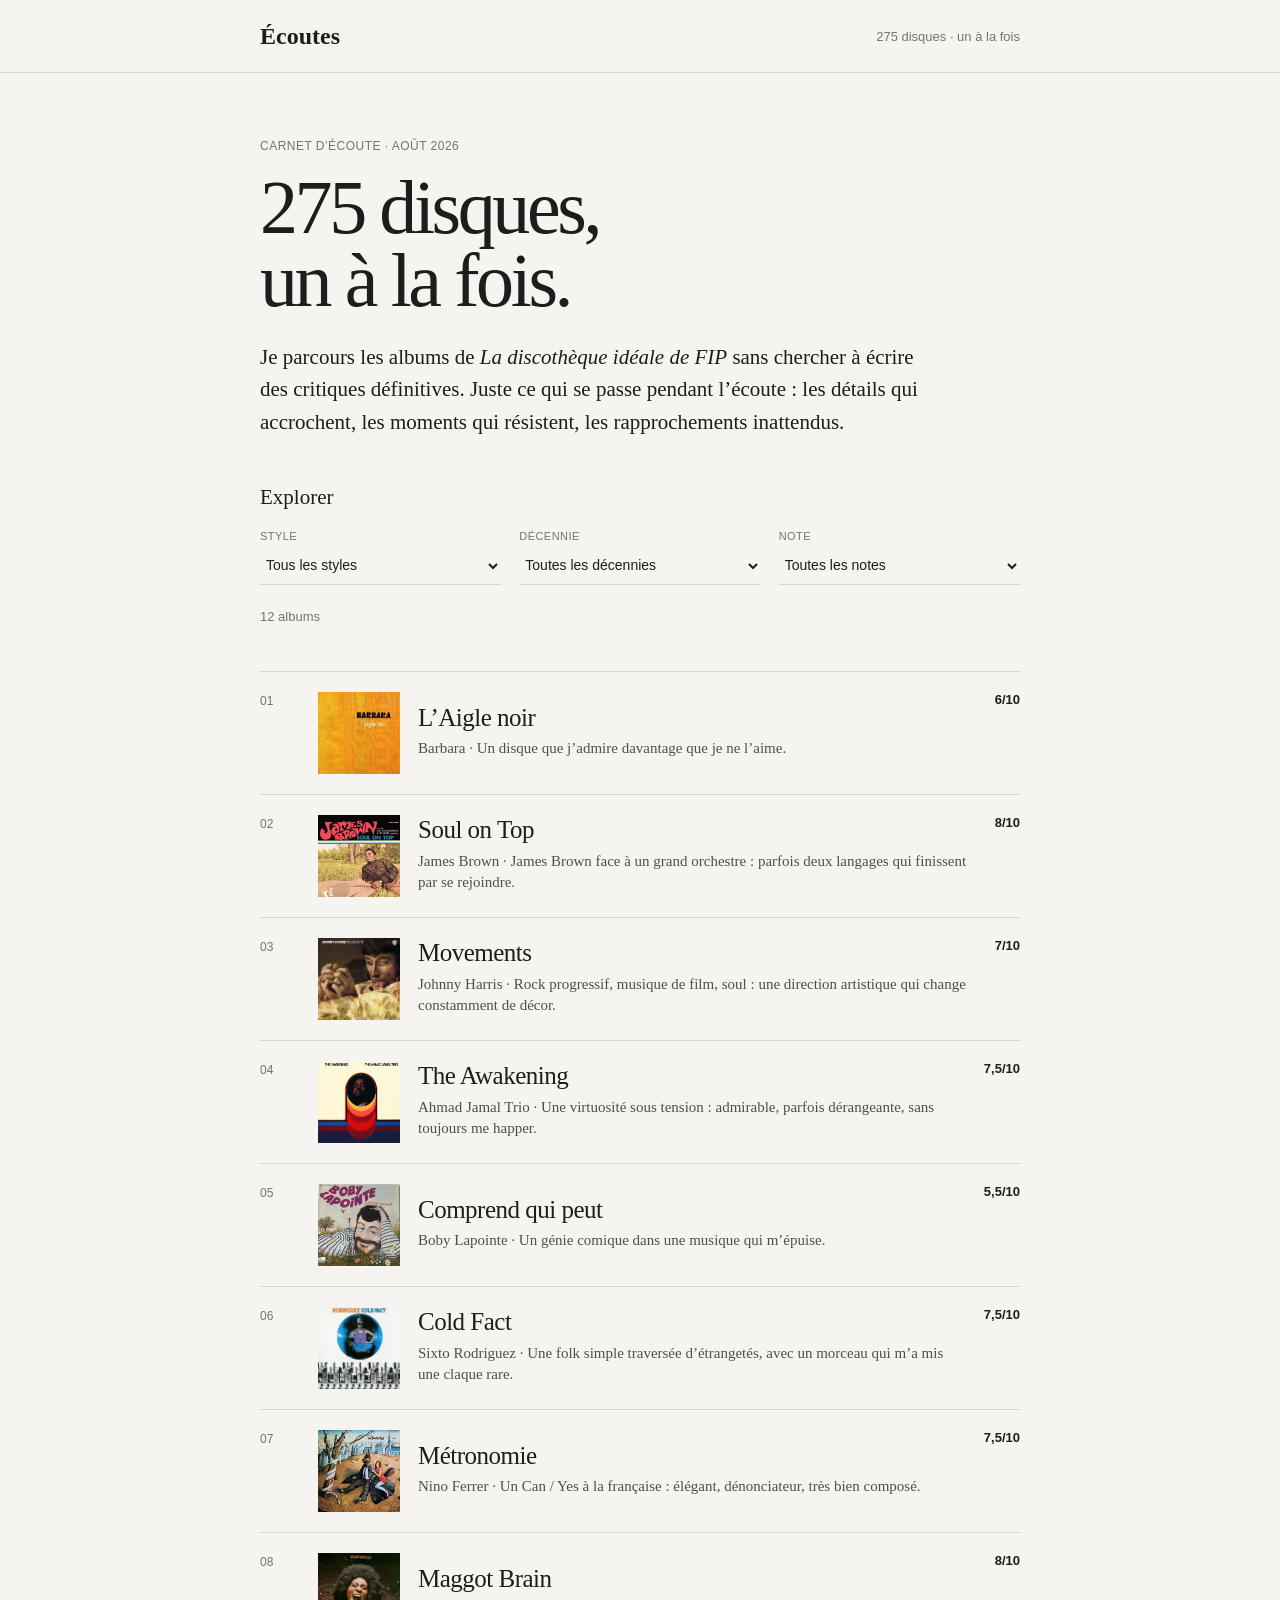
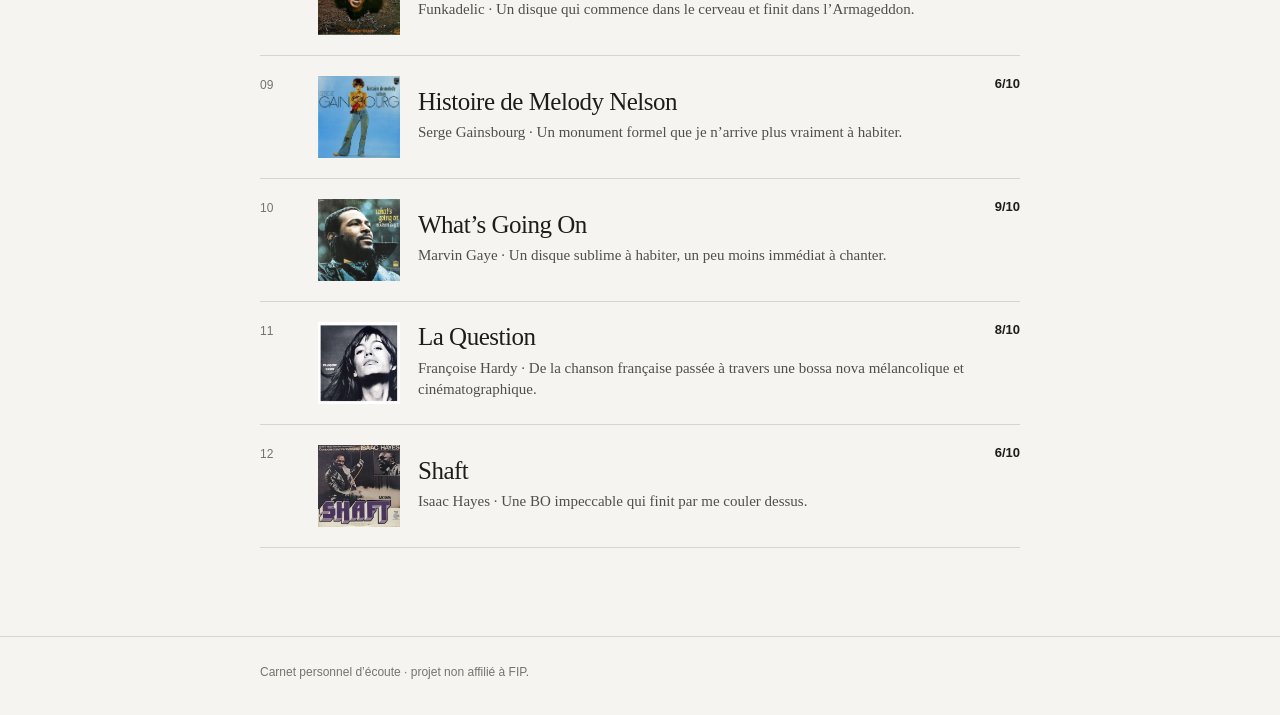
==== commit 0194e037: "Ajoute les filtres de la page d'accueil" ====
--- a/index.html
+++ b/index.html
@@ -1 +1 @@
-<!doctype html><html lang="fr"><head><meta charset="utf-8"><meta name="viewport" content="width=device-width, initial-scale=1"><meta name="description" content="Carnet d’écoute personnel autour de 275 albums à découvrir."><title>Écoutes — 275 disques</title><link rel="stylesheet" href="style.css"></head><body><header><div class="wrap brand"><a href="index.html">Écoutes</a><span>275 disques · un à la fois</span></div></header><main class="wrap"><div class="meta">Carnet d’écoute · août 2026</div><h1>275 disques,<br>un à la fois.</h1><p class="lede">Je parcours les albums de <em>La discothèque idéale de FIP</em> sans chercher à écrire des critiques définitives. Juste ce qui se passe pendant l’écoute : les détails qui accrochent, les moments qui résistent, les rapprochements inattendus.</p><div class="list"><div class="item"><div class="n">01</div><a class="cover-link" href="barbara-laigle-noir.html"><img class="cover" src="covers/barbara-laigle-noir.jpg" alt="Pochette de l’album" loading="lazy"></a><div><a href="barbara-laigle-noir.html"><h2>L’Aigle noir</h2></a><p>Barbara · Un disque que j’admire davantage que je ne l’aime.</p></div><div class="score">6/10</div></div><div class="item"><div class="n">02</div><a class="cover-link" href="james-brown-soul-on-top.html"><img class="cover" src="covers/james-brown-soul-on-top.jpg" alt="Pochette de l’album" loading="lazy"></a><div><a href="james-brown-soul-on-top.html"><h2>Soul on Top</h2></a><p>James Brown · James Brown face à un grand orchestre : parfois deux langages qui finissent par se rejoindre.</p></div><div class="score">8/10</div></div><div class="item"><div class="n">03</div><a class="cover-link" href="johnny-harris-movements.html"><img class="cover" src="covers/johnny-harris-movements.png" alt="Pochette de l’album Movements de Johnny Harris" loading="lazy"></a><div><a href="johnny-harris-movements.html"><h2>Movements</h2></a><p>Johnny Harris · Rock progressif, musique de film, soul : une direction artistique qui change constamment de décor.</p></div><div class="score">7/10</div></div><div class="item"><div class="n">04</div><a class="cover-link" href="ahmad-jamal-the-awakening.html"><img class="cover" src="covers/ahmad-jamal-the-awakening.jpg" alt="Pochette de l’album" loading="lazy"></a><div><a href="ahmad-jamal-the-awakening.html"><h2>The Awakening</h2></a><p>Ahmad Jamal Trio · Une virtuosité sous tension : admirable, parfois dérangeante, sans toujours me happer.</p></div><div class="score">7,5/10</div></div><div class="item"><div class="n">05</div><a class="cover-link" href="boby-lapointe-comprend-qui-peut.html"><img class="cover" src="covers/boby-lapointe-comprend-qui-peut.webp" alt="Pochette de l’album Comprend qui peut de Boby Lapointe" loading="lazy"></a><div><a href="boby-lapointe-comprend-qui-peut.html"><h2>Comprend qui peut</h2></a><p>Boby Lapointe · Un génie comique dans une musique qui m’épuise.</p></div><div class="score">5,5/10</div></div><div class="item"><div class="n">06</div><a class="cover-link" href="sixto-rodriguez-cold-fact.html"><img class="cover" src="covers/sixto-rodriguez-cold-fact.jpg" alt="Pochette de l’album Cold Fact de Sixto Rodriguez" loading="lazy"></a><div><a href="sixto-rodriguez-cold-fact.html"><h2>Cold Fact</h2></a><p>Sixto Rodriguez · Une folk simple traversée d’étrangetés, avec un morceau qui m’a mis une claque rare.</p></div><div class="score">7,5/10</div></div><div class="item"><div class="n">07</div><a class="cover-link" href="nino-ferrer-metronomie.html"><img class="cover" src="covers/nino-ferrer-metronomie.jpg" alt="Pochette de l’album Métronomie de Nino Ferrer" loading="lazy"></a><div><a href="nino-ferrer-metronomie.html"><h2>Métronomie</h2></a><p>Nino Ferrer · Un Can / Yes à la française : élégant, dénonciateur, très bien composé.</p></div><div class="score">7,5/10</div></div><div class="item"><div class="n">08</div><a class="cover-link" href="funkadelic-maggot-brain.html"><img class="cover" src="covers/funkadelic-maggot-brain.jpg" alt="Pochette de l’album Maggot Brain de Funkadelic" loading="lazy"></a><div><a href="funkadelic-maggot-brain.html"><h2>Maggot Brain</h2></a><p>Funkadelic · Un disque qui commence dans le cerveau et finit dans l’Armageddon.</p></div><div class="score">8/10</div></div><div class="item"><div class="n">09</div><a class="cover-link" href="serge-gainsbourg-histoire-de-melody-nelson.html"><img class="cover" src="covers/serge-gainsbourg-histoire-de-melody-nelson.jpg" alt="Pochette de l’album Histoire de Melody Nelson de Serge Gainsbourg" loading="lazy"></a><div><a href="serge-gainsbourg-histoire-de-melody-nelson.html"><h2>Histoire de Melody Nelson</h2></a><p>Serge Gainsbourg · Un monument formel que je n’arrive plus vraiment à habiter.</p></div><div class="score">6/10</div></div><div class="item"><div class="n">10</div><a class="cover-link" href="marvin-gaye-whats-going-on.html"><img class="cover" src="covers/marvin-gaye-whats-going-on.jpg" alt="Pochette de l’album What’s Going On de Marvin Gaye" loading="lazy"></a><div><a href="marvin-gaye-whats-going-on.html"><h2>What’s Going On</h2></a><p>Marvin Gaye · Un disque sublime à habiter, un peu moins immédiat à chanter.</p></div><div class="score">9/10</div></div><div class="item"><div class="n">11</div><a class="cover-link" href="francoise-hardy-la-question.html"><img class="cover" src="covers/francoise-hardy-la-question.webp" alt="Pochette de l’album La Question de Françoise Hardy" loading="lazy"></a><div><a href="francoise-hardy-la-question.html"><h2>La Question</h2></a><p>Françoise Hardy · De la chanson française passée à travers une bossa nova mélancolique et cinématographique.</p></div><div class="score">8/10</div></div><div class="item"><div class="n">12</div><a class="cover-link" href="isaac-hayes-shaft.html"><img class="cover" src="covers/isaac-hayes-shaft.jpg" alt="Pochette de l’album Shaft d’Isaac Hayes" loading="lazy"></a><div><a href="isaac-hayes-shaft.html"><h2>Shaft</h2></a><p>Isaac Hayes · Une BO impeccable qui finit par me couler dessus.</p></div><div class="score">6/10</div></div></div></main><footer><div class="wrap">Carnet personnel d’écoute · projet non affilié à FIP.</div></footer></body></html>
+<!doctype html><html lang="fr"><head><meta charset="utf-8"><meta name="viewport" content="width=device-width, initial-scale=1"><meta name="description" content="Carnet d’écoute personnel autour de 275 albums à découvrir."><title>Écoutes — 275 disques</title><link rel="stylesheet" href="style.css"><script src="filters.js" defer></script></head><body><header><div class="wrap brand"><a href="index.html">Écoutes</a><span>275 disques · un à la fois</span></div></header><main class="wrap"><div class="meta">Carnet d’écoute · août 2026</div><h1>275 disques,<br>un à la fois.</h1><p class="lede">Je parcours les albums de <em>La discothèque idéale de FIP</em> sans chercher à écrire des critiques définitives. Juste ce qui se passe pendant l’écoute : les détails qui accrochent, les moments qui résistent, les rapprochements inattendus.</p><section class="filters" aria-labelledby="filters-title"><h2 id="filters-title">Explorer</h2><div class="filter-controls"><div class="filter-field"><label for="style-filter">Style</label><select id="style-filter" name="style" aria-controls="album-list"><option value="">Tous les styles</option></select></div><div class="filter-field"><label for="decade-filter">Décennie</label><select id="decade-filter" name="decade" aria-controls="album-list"><option value="">Toutes les décennies</option></select></div><div class="filter-field"><label for="rating-filter">Note</label><select id="rating-filter" name="rating" aria-controls="album-list"><option value="">Toutes les notes</option><option value="9">9 et plus</option><option value="8">8 et plus</option><option value="7">7 et plus</option><option value="6">6 et plus</option><option value="under-6">Moins de 6</option></select></div></div><div class="filter-summary"><p id="album-count" aria-live="polite">12 albums</p><button class="filter-reset" id="reset-filters" type="button" aria-controls="album-list" hidden>Réinitialiser</button></div></section><div class="list" id="album-list"><div class="item" data-style-tags="chanson" data-decade="1970" data-rating="6"><div class="n">01</div><a class="cover-link" href="barbara-laigle-noir.html"><img class="cover" src="covers/barbara-laigle-noir.jpg" alt="Pochette de l’album" loading="lazy"></a><div><a href="barbara-laigle-noir.html"><h2>L’Aigle noir</h2></a><p>Barbara · Un disque que j’admire davantage que je ne l’aime.</p></div><div class="score">6/10</div></div><div class="item" data-style-tags="soul funk jazz" data-decade="1970" data-rating="8"><div class="n">02</div><a class="cover-link" href="james-brown-soul-on-top.html"><img class="cover" src="covers/james-brown-soul-on-top.jpg" alt="Pochette de l’album" loading="lazy"></a><div><a href="james-brown-soul-on-top.html"><h2>Soul on Top</h2></a><p>James Brown · James Brown face à un grand orchestre : parfois deux langages qui finissent par se rejoindre.</p></div><div class="score">8/10</div></div><div class="item" data-style-tags="soul soundtrack progressive psychedelic" data-decade="1970" data-rating="7"><div class="n">03</div><a class="cover-link" href="johnny-harris-movements.html"><img class="cover" src="covers/johnny-harris-movements.png" alt="Pochette de l’album Movements de Johnny Harris" loading="lazy"></a><div><a href="johnny-harris-movements.html"><h2>Movements</h2></a><p>Johnny Harris · Rock progressif, musique de film, soul : une direction artistique qui change constamment de décor.</p></div><div class="score">7/10</div></div><div class="item" data-style-tags="jazz" data-decade="1970" data-rating="7.5"><div class="n">04</div><a class="cover-link" href="ahmad-jamal-the-awakening.html"><img class="cover" src="covers/ahmad-jamal-the-awakening.jpg" alt="Pochette de l’album" loading="lazy"></a><div><a href="ahmad-jamal-the-awakening.html"><h2>The Awakening</h2></a><p>Ahmad Jamal Trio · Une virtuosité sous tension : admirable, parfois dérangeante, sans toujours me happer.</p></div><div class="score">7,5/10</div></div><div class="item" data-style-tags="chanson" data-decade="1970" data-rating="5.5"><div class="n">05</div><a class="cover-link" href="boby-lapointe-comprend-qui-peut.html"><img class="cover" src="covers/boby-lapointe-comprend-qui-peut.webp" alt="Pochette de l’album Comprend qui peut de Boby Lapointe" loading="lazy"></a><div><a href="boby-lapointe-comprend-qui-peut.html"><h2>Comprend qui peut</h2></a><p>Boby Lapointe · Un génie comique dans une musique qui m’épuise.</p></div><div class="score">5,5/10</div></div><div class="item" data-style-tags="folk rock psychedelic" data-decade="1970" data-rating="7.5"><div class="n">06</div><a class="cover-link" href="sixto-rodriguez-cold-fact.html"><img class="cover" src="covers/sixto-rodriguez-cold-fact.jpg" alt="Pochette de l’album Cold Fact de Sixto Rodriguez" loading="lazy"></a><div><a href="sixto-rodriguez-cold-fact.html"><h2>Cold Fact</h2></a><p>Sixto Rodriguez · Une folk simple traversée d’étrangetés, avec un morceau qui m’a mis une claque rare.</p></div><div class="score">7,5/10</div></div><div class="item" data-style-tags="chanson rock progressive psychedelic" data-decade="1970" data-rating="7.5"><div class="n">07</div><a class="cover-link" href="nino-ferrer-metronomie.html"><img class="cover" src="covers/nino-ferrer-metronomie.jpg" alt="Pochette de l’album Métronomie de Nino Ferrer" loading="lazy"></a><div><a href="nino-ferrer-metronomie.html"><h2>Métronomie</h2></a><p>Nino Ferrer · Un Can / Yes à la française : élégant, dénonciateur, très bien composé.</p></div><div class="score">7,5/10</div></div><div class="item" data-style-tags="funk soul rock psychedelic" data-decade="1970" data-rating="8"><div class="n">08</div><a class="cover-link" href="funkadelic-maggot-brain.html"><img class="cover" src="covers/funkadelic-maggot-brain.jpg" alt="Pochette de l’album Maggot Brain de Funkadelic" loading="lazy"></a><div><a href="funkadelic-maggot-brain.html"><h2>Maggot Brain</h2></a><p>Funkadelic · Un disque qui commence dans le cerveau et finit dans l’Armageddon.</p></div><div class="score">8/10</div></div><div class="item" data-style-tags="chanson pop soundtrack" data-decade="1970" data-rating="6"><div class="n">09</div><a class="cover-link" href="serge-gainsbourg-histoire-de-melody-nelson.html"><img class="cover" src="covers/serge-gainsbourg-histoire-de-melody-nelson.jpg" alt="Pochette de l’album Histoire de Melody Nelson de Serge Gainsbourg" loading="lazy"></a><div><a href="serge-gainsbourg-histoire-de-melody-nelson.html"><h2>Histoire de Melody Nelson</h2></a><p>Serge Gainsbourg · Un monument formel que je n’arrive plus vraiment à habiter.</p></div><div class="score">6/10</div></div><div class="item" data-style-tags="soul funk" data-decade="1970" data-rating="9"><div class="n">10</div><a class="cover-link" href="marvin-gaye-whats-going-on.html"><img class="cover" src="covers/marvin-gaye-whats-going-on.jpg" alt="Pochette de l’album What’s Going On de Marvin Gaye" loading="lazy"></a><div><a href="marvin-gaye-whats-going-on.html"><h2>What’s Going On</h2></a><p>Marvin Gaye · Un disque sublime à habiter, un peu moins immédiat à chanter.</p></div><div class="score">9/10</div></div><div class="item" data-style-tags="chanson pop bossa" data-decade="1970" data-rating="8"><div class="n">11</div><a class="cover-link" href="francoise-hardy-la-question.html"><img class="cover" src="covers/francoise-hardy-la-question.webp" alt="Pochette de l’album La Question de Françoise Hardy" loading="lazy"></a><div><a href="francoise-hardy-la-question.html"><h2>La Question</h2></a><p>Françoise Hardy · De la chanson française passée à travers une bossa nova mélancolique et cinématographique.</p></div><div class="score">8/10</div></div><div class="item" data-style-tags="soul funk soundtrack" data-decade="1970" data-rating="6"><div class="n">12</div><a class="cover-link" href="isaac-hayes-shaft.html"><img class="cover" src="covers/isaac-hayes-shaft.jpg" alt="Pochette de l’album Shaft d’Isaac Hayes" loading="lazy"></a><div><a href="isaac-hayes-shaft.html"><h2>Shaft</h2></a><p>Isaac Hayes · Une BO impeccable qui finit par me couler dessus.</p></div><div class="score">6/10</div></div><p class="no-results" id="no-results" hidden>Aucun album ne correspond à ces filtres.</p></div></main><footer><div class="wrap">Carnet personnel d’écoute · projet non affilié à FIP.</div></footer></body></html>
--- a/style.css
+++ b/style.css
@@ -88,6 +88,85 @@
   line-height: 1.55;
 }
 
+.filters {
+  margin: -18px 0 42px;
+  font-family: -apple-system, BlinkMacSystemFont, "Segoe UI", sans-serif;
+}
+
+.filters h2 {
+  margin: 0 0 20px;
+  font-family: Georgia, "Times New Roman", serif;
+  font-size: 21px;
+  line-height: 1.2;
+  font-weight: 500;
+}
+
+.filter-controls {
+  display: grid;
+  grid-template-columns: repeat(3, minmax(0, 1fr));
+  gap: 18px;
+}
+
+.filter-field label {
+  display: block;
+  margin-bottom: 5px;
+  color: var(--muted);
+  font-size: 11px;
+  letter-spacing: .04em;
+  text-transform: uppercase;
+}
+
+.filter-field select {
+  width: 100%;
+  min-height: 38px;
+  padding: 7px 2px 8px;
+  border: 0;
+  border-bottom: 1px solid var(--line);
+  border-radius: 0;
+  background: transparent;
+  color: var(--text);
+  font: inherit;
+  font-size: 14px;
+}
+
+.filter-field select:focus-visible,
+.filter-reset:focus-visible {
+  outline: 2px solid var(--text);
+  outline-offset: 3px;
+}
+
+.filter-summary {
+  display: flex;
+  align-items: center;
+  justify-content: space-between;
+  gap: 24px;
+  margin-top: 20px;
+  min-height: 24px;
+}
+
+.filter-summary p {
+  margin: 0;
+  color: var(--muted);
+  font-size: 13px;
+}
+
+.filter-reset {
+  padding: 0;
+  border: 0;
+  background: transparent;
+  color: var(--muted);
+  font: inherit;
+  font-size: 13px;
+  text-decoration: underline;
+  text-decoration-thickness: 1px;
+  text-underline-offset: 3px;
+  cursor: pointer;
+}
+
+.filter-reset:hover {
+  color: var(--text);
+}
+
 .list {
   border-top: 1px solid var(--line);
 }
@@ -156,6 +235,21 @@
   color: #514f4a;
   font-size: 15px;
   line-height: 1.45;
+}
+
+.item[hidden],
+.filter-reset[hidden],
+.no-results[hidden] {
+  display: none;
+}
+
+.no-results {
+  margin: 0;
+  padding: 28px 0;
+  border-bottom: 1px solid var(--line);
+  color: var(--muted);
+  font-size: 17px;
+  line-height: 1.5;
 }
 
 article {
@@ -239,6 +333,15 @@
     margin-bottom: 46px;
   }
 
+  .filters {
+    margin: -4px 0 34px;
+  }
+
+  .filter-controls {
+    grid-template-columns: 1fr;
+    gap: 16px;
+  }
+
   .item {
     grid-template-columns: 26px 68px 1fr;
     gap: 12px;
@@ -280,4 +383,4 @@
   .text .pull {
     font-size: 24px;
   }
-}+}
